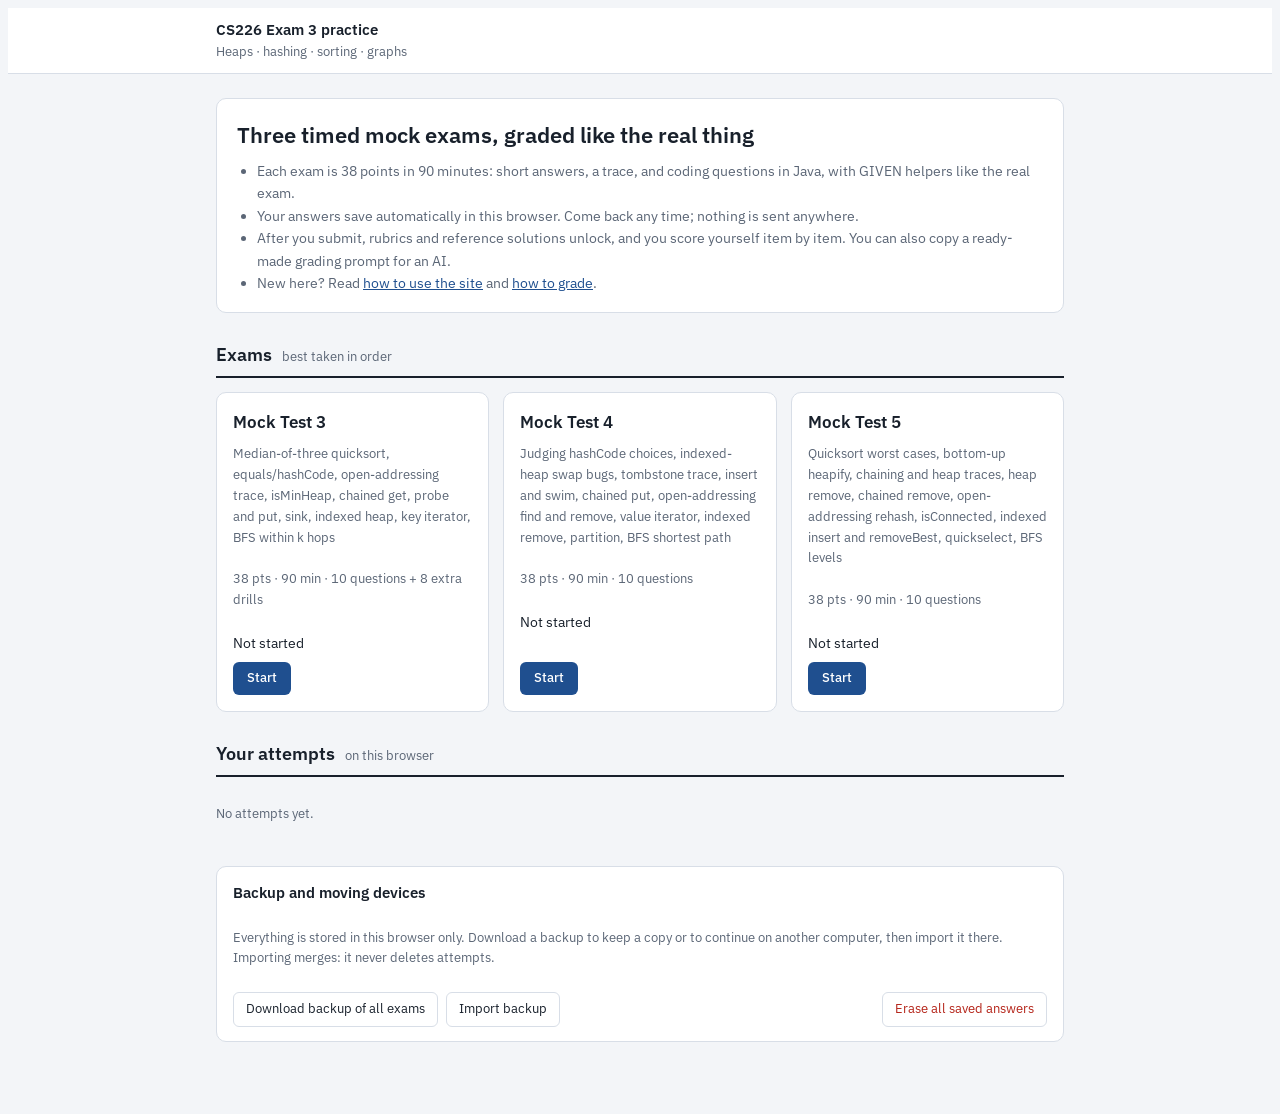
==== index.html @ ac4ab2b3 "Add CS226 Exam 3 practice site with three mock exams Static site with autosave, multiple attempts, b" ====
<!doctype html>
<html lang="en">
<head>
<meta charset="utf-8">
<meta name="viewport" content="width=device-width,initial-scale=1,viewport-fit=cover">
<title>CS226 Exam 3 Practice</title>
<link rel="icon" href="data:image/svg+xml,%3Csvg xmlns=%27http://www.w3.org/2000/svg%27 viewBox=%270 0 16 16%27%3E%3Crect width=%2716%27 height=%2716%27 rx=%273%27 fill=%27%231f4f8f%27/%3E%3C/svg%3E">
<link rel="preconnect" href="https://fonts.googleapis.com">
<link rel="preconnect" href="https://fonts.gstatic.com" crossorigin>
<link rel="stylesheet" href="https://fonts.googleapis.com/css2?family=IBM+Plex+Sans:wght@400;500;600&family=IBM+Plex+Mono:wght@400;500&display=swap">
<link rel="stylesheet" href="assets/site.css">
</head>
<body>
<div class="bar">
  <div class="bar-in">
    <div>
      <div class="bar-title">CS226 Exam 3 practice</div>
      <div class="bar-sub">Heaps · hashing · sorting · graphs</div>
    </div>
  </div>
</div>
<main class="wrap">
  <div class="banner err" id="storageBanner" hidden><span class="msg">This browser is blocking storage (for example a private window), so answers won't be kept after you close the tab. Open the site in a normal window.</span></div>

  <div class="cover">
    <h1>Three timed mock exams, graded like the real thing</h1>
    <ul>
      <li>Each exam is 38 points in 90 minutes: short answers, a trace, and coding questions in Java, with GIVEN helpers like the real exam.</li>
      <li>Your answers save automatically in this browser. Come back any time; nothing is sent anywhere.</li>
      <li>After you submit, rubrics and reference solutions unlock, and you score yourself item by item. You can also copy a ready-made grading prompt for an AI.</li>
      <li>New here? Read <a href="https://github.com/ramlukn/cs226-exam3-practice/blob/main/docs/using-the-site.md">how to use the site</a> and <a href="https://github.com/ramlukn/cs226-exam3-practice/blob/main/docs/grading.md">how to grade</a>.</li>
    </ul>
  </div>

  <section class="part" aria-labelledby="exH">
    <div class="part-h"><h2 id="exH">Exams</h2><span>best taken in order</span></div>
    <div class="cards" id="cards"></div>
  </section>

  <section class="part" aria-labelledby="hiH">
    <div class="part-h"><h2 id="hiH">Your attempts</h2><span>on this browser</span></div>
    <p class="small" id="historyEmpty">No attempts yet.</p>
    <table class="hist" id="historyTable" hidden>
      <thead><tr><th>Exam</th><th>#</th><th>Started</th><th>Time</th><th>Status</th><th>Self-score</th></tr></thead>
      <tbody id="history"></tbody>
    </table>
  </section>

  <div class="panel" aria-labelledby="bkH">
    <h2 id="bkH">Backup and moving devices</h2>
    <p class="small">Everything is stored in this browser only. Download a backup to keep a copy or to continue on another computer, then import it there. Importing merges: it never deletes attempts.</p>
    <div class="row">
      <button type="button" id="exportAllBtn">Download backup of all exams</button>
      <label class="file-btn"><button type="button" onclick="this.nextElementSibling.click()">Import backup</button><input type="file" id="importAllInput" accept="application/json,.json"></label>
      <span class="spacer"></span>
      <button type="button" id="resetAllBtn" class="danger">Erase all saved answers</button>
    </div>
  </div>
</main>
<div class="toast" id="toast" role="status" aria-live="polite" hidden></div>
<script type="application/json" id="site-spec">[{"id": "mock-3", "title": "Mock Test 3", "topics": "Median-of-three quicksort, equals/hashCode, open-addressing trace, isMinHeap, chained get, probe and put, sink, indexed heap, key iterator, BFS within k hops", "minutes": 90, "total": 38.0, "count": 10, "drills": 8, "questionIds": ["Q1", "Q2", "Q3", "Q4", "Q5", "Q6", "Q7", "Q8", "Q9", "Q10"]}, {"id": "mock-4", "title": "Mock Test 4", "topics": "Judging hashCode choices, indexed-heap swap bugs, tombstone trace, insert and swim, chained put, open-addressing find and remove, value iterator, indexed remove, partition, BFS shortest path", "minutes": 90, "total": 38.0, "count": 10, "drills": 0, "questionIds": ["Q1", "Q2", "Q3", "Q4", "Q5", "Q6", "Q7", "Q8", "Q9", "Q10"]}, {"id": "mock-5", "title": "Mock Test 5", "topics": "Quicksort worst cases, bottom-up heapify, chaining and heap traces, heap remove, chained remove, open-addressing rehash, isConnected, indexed insert and removeBest, quickselect, BFS levels", "minutes": 90, "total": 38.0, "count": 10, "drills": 0, "questionIds": ["Q1", "Q2", "Q3", "Q4", "Q5", "Q6", "Q7", "Q8", "Q9", "Q10"]}]</script>
<script src="assets/store.js"></script>
<script src="assets/home.js"></script>
</body>
</html>
---- assets/site.css ----
/* Layout: one exam column under a sticky proctor bar (timer, save state); parts stack as numbered sections, code answers get a gutter editor. */
:root{
  --bg:#f3f5f8; --paper:#ffffff; --ink:#18202b; --muted:#5b6676; --line:#d8dee7;
  --accent:#1f4f8f; --accent-soft:#e3ecf8; --warn:#9a5b00; --danger:#b42318; --ok:#1d7a46;
  --code-bg:#fbfcfe; --gutter:#8a95a5;
  --sans:"IBM Plex Sans",system-ui,-apple-system,"Segoe UI",sans-serif;
  --mono:"IBM Plex Mono",ui-monospace,SFMono-Regular,Menlo,monospace;
}
@media (prefers-color-scheme: dark){:root:not([data-theme="light"]){
  --bg:#11161d; --paper:#18202a; --ink:#e6ebf2; --muted:#9aa6b6; --line:#2b3542;
  --accent:#7fb0f0; --accent-soft:#1d2d44; --warn:#e2a54a; --danger:#f2867a; --ok:#6fcf97;
  --code-bg:#141b24; --gutter:#5f6b7b; color-scheme:dark}}
:root[data-theme="dark"]{
  --bg:#11161d; --paper:#18202a; --ink:#e6ebf2; --muted:#9aa6b6; --line:#2b3542;
  --accent:#7fb0f0; --accent-soft:#1d2d44; --warn:#e2a54a; --danger:#f2867a; --ok:#6fcf97;
  --code-bg:#141b24; --gutter:#5f6b7b; color-scheme:dark}
*{box-sizing:border-box}
body{background:var(--bg);color:var(--ink);font-family:var(--sans);font-size:15px;line-height:1.6}
body::before{content:"";position:fixed;inset:0 0 auto;height:env(safe-area-inset-top,0px);z-index:10;background:var(--paper)}
.bar{position:sticky;top:env(safe-area-inset-top,0px);z-index:5;background:var(--paper);border-bottom:1px solid var(--line)}
.bar-in,.wrap{max-width:880px;margin:0 auto;padding-left:max(16px,env(safe-area-inset-left,0px));padding-right:max(16px,env(safe-area-inset-right,0px))}
.bar-in{display:flex;flex-wrap:wrap;align-items:center;gap:8px 16px;padding-block:10px}
.bar-title{font-weight:600;font-size:15px}
.bar-sub{color:var(--muted);font-size:13px}
.spacer{flex:1}
.timer{font-family:var(--mono);font-weight:500;font-size:18px;font-variant-numeric:tabular-nums}
.timer.warn{color:var(--warn)} .timer.over{color:var(--danger)}
.status{font-size:13px;color:var(--muted);min-width:9em}
.status.err{color:var(--danger)} .status.ok{color:var(--ok)}
button{font:inherit;font-size:13px;padding:6px 12px;border-radius:6px;border:1px solid var(--line);background:var(--paper);color:var(--ink);cursor:pointer}
button:hover{border-color:var(--muted)}
button:focus-visible,textarea:focus-visible{outline:2px solid var(--accent);outline-offset:2px}
button.primary{background:var(--accent);border-color:var(--accent);color:var(--paper);font-weight:500}
.wrap{padding-block:24px 64px;display:flex;flex-direction:column;gap:28px}
.cover{background:var(--paper);border:1px solid var(--line);border-radius:10px;padding:18px 20px;display:flex;flex-direction:column;gap:8px}
.cover h1{font-size:22px;margin:0;font-weight:600;text-wrap:balance}
.cover ul{margin:0;padding-left:20px;color:var(--muted);font-size:14px}
.rubric{display:flex;flex-wrap:wrap;gap:8px;margin-top:4px}
.chip{font-size:12px;letter-spacing:.02em;padding:3px 10px;border-radius:999px;background:var(--accent-soft);color:var(--accent);font-weight:500}
section.part{display:flex;flex-direction:column;gap:14px}
.part-h{display:flex;align-items:baseline;gap:10px;border-bottom:2px solid var(--ink);padding-bottom:6px}
.part-h h2{font-size:18px;margin:0;font-weight:600}
.part-h span{color:var(--muted);font-size:13px}
.q{background:var(--paper);border:1px solid var(--line);border-radius:10px;padding:14px 16px;display:flex;flex-direction:column;gap:10px;min-width:0}
.q-h{display:flex;align-items:baseline;gap:10px}
.q-id{font-family:var(--mono);font-weight:500;font-size:13px;color:var(--accent)}
.q-pts{margin-left:auto;font-size:12px;color:var(--muted);white-space:nowrap}
.q p{margin:0}
.q code,.q kbd{font-family:var(--mono);font-size:13px;background:var(--accent-soft);padding:0 4px;border-radius:4px}
pre.show{margin:0;font-family:var(--mono);font-size:13px;line-height:1.5;background:var(--code-bg);border:1px solid var(--line);border-radius:6px;padding:10px 12px;overflow-x:auto}
textarea.ans{width:100%;min-height:64px;resize:vertical;font:inherit;font-size:14px;line-height:1.5;padding:8px 10px;border:1px solid var(--line);border-radius:6px;background:var(--code-bg);color:var(--ink);overflow:hidden}
.ed{display:flex;border:1px solid var(--line);border-radius:6px;background:var(--code-bg);overflow:hidden;min-width:0}
.ln{padding:8px 8px 8px 6px;text-align:right;color:var(--gutter);user-select:none;min-width:36px;white-space:pre;border-right:1px solid var(--line);font-family:var(--mono);font-size:13px;line-height:20px;font-variant-numeric:tabular-nums}
textarea.code{flex:1;min-width:0;border:none;outline:none;resize:none;padding:8px 10px;font-family:var(--mono);font-size:13px;line-height:20px;background:transparent;color:var(--ink);white-space:pre;overflow-x:auto;overflow-y:hidden;tab-size:2}
.ed:focus-within{outline:2px solid var(--accent);outline-offset:2px}
.ed-foot{display:flex;gap:10px;align-items:center;font-size:12px;color:var(--muted)}
.submit{background:var(--paper);border:1px solid var(--line);border-radius:10px;padding:16px 18px;display:flex;flex-direction:column;gap:10px}
.row{display:flex;flex-wrap:wrap;gap:8px;align-items:center}
.note{font-size:14px;color:var(--muted);margin:0}
.done{border-color:var(--ok)}
#copyBox{width:100%;min-height:120px;font-family:var(--mono);font-size:12px}
@media (prefers-reduced-motion: reduce){*{transition:none!important}}

/* Rubrics and self-scoring */
.lock{font-size:13px;color:var(--muted);margin:0}
.rub{border-top:1px dashed var(--line);padding-top:8px}
.rub summary{cursor:pointer;font-size:13px;font-weight:500;color:var(--accent)}
.rub-h{font-size:13px;color:var(--muted);margin:8px 0 4px!important}
.items{list-style:none;margin:0 0 10px;padding:0;display:flex;flex-direction:column;gap:4px;font-size:14px}
.items li{display:grid;grid-template-columns:3.6em 1fr;gap:8px}
.items li b{font-family:var(--mono);font-weight:500;font-size:13px;color:var(--ok);text-align:right}
.items li.pen b{color:var(--danger)}
.items li.alt{display:block;font-weight:600;font-size:13px;color:var(--muted);margin-top:4px}
.refsol{display:flex;flex-direction:column;gap:8px;font-size:14px}
.refsol p{margin:0}
.score{display:flex;align-items:center;gap:6px;font-size:13px;color:var(--muted);margin-top:10px}
.score[hidden]{display:none}
.score input{width:5.5em;font:inherit;font-family:var(--mono);padding:3px 6px;border:1px solid var(--line);border-radius:6px;background:var(--code-bg);color:var(--ink)}
.q ul,.q ol{margin:0;padding-left:20px}
.tally{font-family:var(--mono);font-size:15px;color:var(--ink);margin:0}
.tally b{color:var(--accent)}
.drill-intro{margin:0;color:var(--muted);font-size:14px}

/* Attempts, saving and backups */
a{color:var(--accent)}
.bar-title a{color:inherit;text-decoration:none}
.bar-title a:hover{text-decoration:underline}
.panel{background:var(--paper);border:1px solid var(--line);border-radius:10px;padding:14px 16px;display:flex;flex-direction:column;gap:10px}
.panel h2{font-size:15px;margin:0;font-weight:600}
.attempt-row{display:flex;flex-wrap:wrap;align-items:center;gap:8px 12px}
.attempt-row select{font:inherit;font-size:13px;padding:5px 8px;border-radius:6px;border:1px solid var(--line);background:var(--paper);color:var(--ink);max-width:100%}
.banner{border:1px solid var(--warn);background:var(--paper);color:var(--ink);border-radius:10px;padding:10px 14px;font-size:14px;display:flex;flex-wrap:wrap;gap:8px 12px;align-items:center}
.banner.err{border-color:var(--danger)}
.banner[hidden]{display:none}
.danger{color:var(--danger)}
button.danger:hover{border-color:var(--danger)}
.file-btn input{display:none}
.small{font-size:13px;color:var(--muted)}
.toast{position:fixed;left:50%;bottom:20px;transform:translateX(-50%);background:var(--ink);color:var(--paper);padding:8px 14px;border-radius:8px;font-size:13px;z-index:20;max-width:calc(100% - 32px)}
.toast[hidden]{display:none}

/* Home page */
.cards{display:grid;grid-template-columns:repeat(auto-fill,minmax(250px,1fr));gap:14px}
.card{background:var(--paper);border:1px solid var(--line);border-radius:10px;padding:16px;display:flex;flex-direction:column;gap:8px}
.card h2{font-size:17px;margin:0;font-weight:600}
.card .topics{font-size:13px;color:var(--muted);margin:0}
.card .state{font-size:14px;margin:0}
.card .state b{font-family:var(--mono);font-weight:500}
.card a.open{align-self:flex-start;background:var(--accent);color:var(--paper);text-decoration:none;font-size:13px;font-weight:500;padding:6px 14px;border-radius:6px;margin-top:auto}
.hist{width:100%;border-collapse:collapse;font-size:13px}
.hist th,.hist td{text-align:left;padding:4px 8px 4px 0;border-bottom:1px solid var(--line)}
.hist th{color:var(--muted);font-weight:500}
.hist td.num{font-family:var(--mono)}
.prose{font-size:14px;color:var(--ink)}
.prose p{margin:0 0 8px}
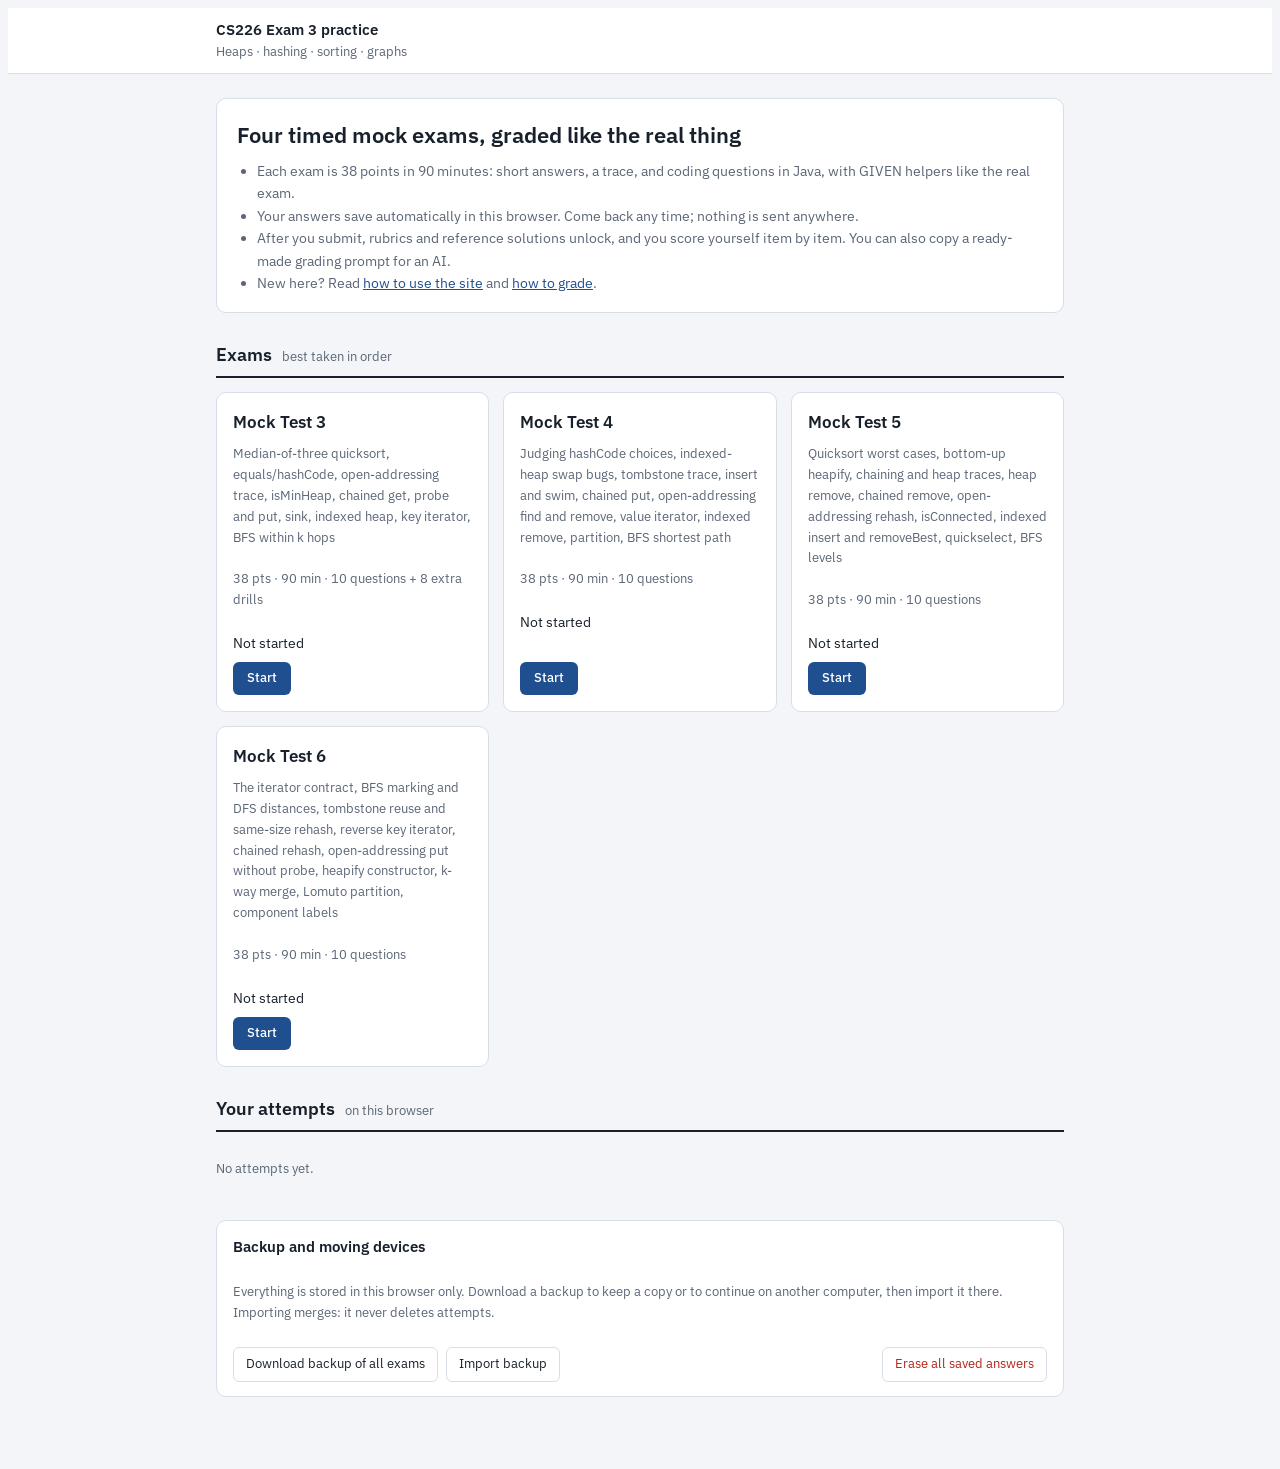
==== commit 5796850c: "Add Mock Test 6 Iterators, BFS marking and DFS distances, tombstone reuse with a same-size rehash, r" ====
--- a/index.html
+++ b/index.html
@@ -23,7 +23,7 @@
   <div class="banner err" id="storageBanner" hidden><span class="msg">This browser is blocking storage (for example a private window), so answers won't be kept after you close the tab. Open the site in a normal window.</span></div>
 
   <div class="cover">
-    <h1>Three timed mock exams, graded like the real thing</h1>
+    <h1>Four timed mock exams, graded like the real thing</h1>
     <ul>
       <li>Each exam is 38 points in 90 minutes: short answers, a trace, and coding questions in Java, with GIVEN helpers like the real exam.</li>
       <li>Your answers save automatically in this browser. Come back any time; nothing is sent anywhere.</li>
@@ -58,7 +58,7 @@
   </div>
 </main>
 <div class="toast" id="toast" role="status" aria-live="polite" hidden></div>
-<script type="application/json" id="site-spec">[{"id": "mock-3", "title": "Mock Test 3", "topics": "Median-of-three quicksort, equals/hashCode, open-addressing trace, isMinHeap, chained get, probe and put, sink, indexed heap, key iterator, BFS within k hops", "minutes": 90, "total": 38.0, "count": 10, "drills": 8, "questionIds": ["Q1", "Q2", "Q3", "Q4", "Q5", "Q6", "Q7", "Q8", "Q9", "Q10"]}, {"id": "mock-4", "title": "Mock Test 4", "topics": "Judging hashCode choices, indexed-heap swap bugs, tombstone trace, insert and swim, chained put, open-addressing find and remove, value iterator, indexed remove, partition, BFS shortest path", "minutes": 90, "total": 38.0, "count": 10, "drills": 0, "questionIds": ["Q1", "Q2", "Q3", "Q4", "Q5", "Q6", "Q7", "Q8", "Q9", "Q10"]}, {"id": "mock-5", "title": "Mock Test 5", "topics": "Quicksort worst cases, bottom-up heapify, chaining and heap traces, heap remove, chained remove, open-addressing rehash, isConnected, indexed insert and removeBest, quickselect, BFS levels", "minutes": 90, "total": 38.0, "count": 10, "drills": 0, "questionIds": ["Q1", "Q2", "Q3", "Q4", "Q5", "Q6", "Q7", "Q8", "Q9", "Q10"]}]</script>
+<script type="application/json" id="site-spec">[{"id": "mock-3", "title": "Mock Test 3", "topics": "Median-of-three quicksort, equals/hashCode, open-addressing trace, isMinHeap, chained get, probe and put, sink, indexed heap, key iterator, BFS within k hops", "minutes": 90, "total": 38.0, "count": 10, "drills": 8, "questionIds": ["Q1", "Q2", "Q3", "Q4", "Q5", "Q6", "Q7", "Q8", "Q9", "Q10"]}, {"id": "mock-4", "title": "Mock Test 4", "topics": "Judging hashCode choices, indexed-heap swap bugs, tombstone trace, insert and swim, chained put, open-addressing find and remove, value iterator, indexed remove, partition, BFS shortest path", "minutes": 90, "total": 38.0, "count": 10, "drills": 0, "questionIds": ["Q1", "Q2", "Q3", "Q4", "Q5", "Q6", "Q7", "Q8", "Q9", "Q10"]}, {"id": "mock-5", "title": "Mock Test 5", "topics": "Quicksort worst cases, bottom-up heapify, chaining and heap traces, heap remove, chained remove, open-addressing rehash, isConnected, indexed insert and removeBest, quickselect, BFS levels", "minutes": 90, "total": 38.0, "count": 10, "drills": 0, "questionIds": ["Q1", "Q2", "Q3", "Q4", "Q5", "Q6", "Q7", "Q8", "Q9", "Q10"]}, {"id": "mock-6", "title": "Mock Test 6", "topics": "The iterator contract, BFS marking and DFS distances, tombstone reuse and same-size rehash, reverse key iterator, chained rehash, open-addressing put without probe, heapify constructor, k-way merge, Lomuto partition, component labels", "minutes": 90, "total": 38.0, "count": 10, "drills": 0, "questionIds": ["Q1", "Q2", "Q3", "Q4", "Q5", "Q6", "Q7", "Q8", "Q9", "Q10"]}]</script>
 <script src="assets/store.js"></script>
 <script src="assets/home.js"></script>
 </body>
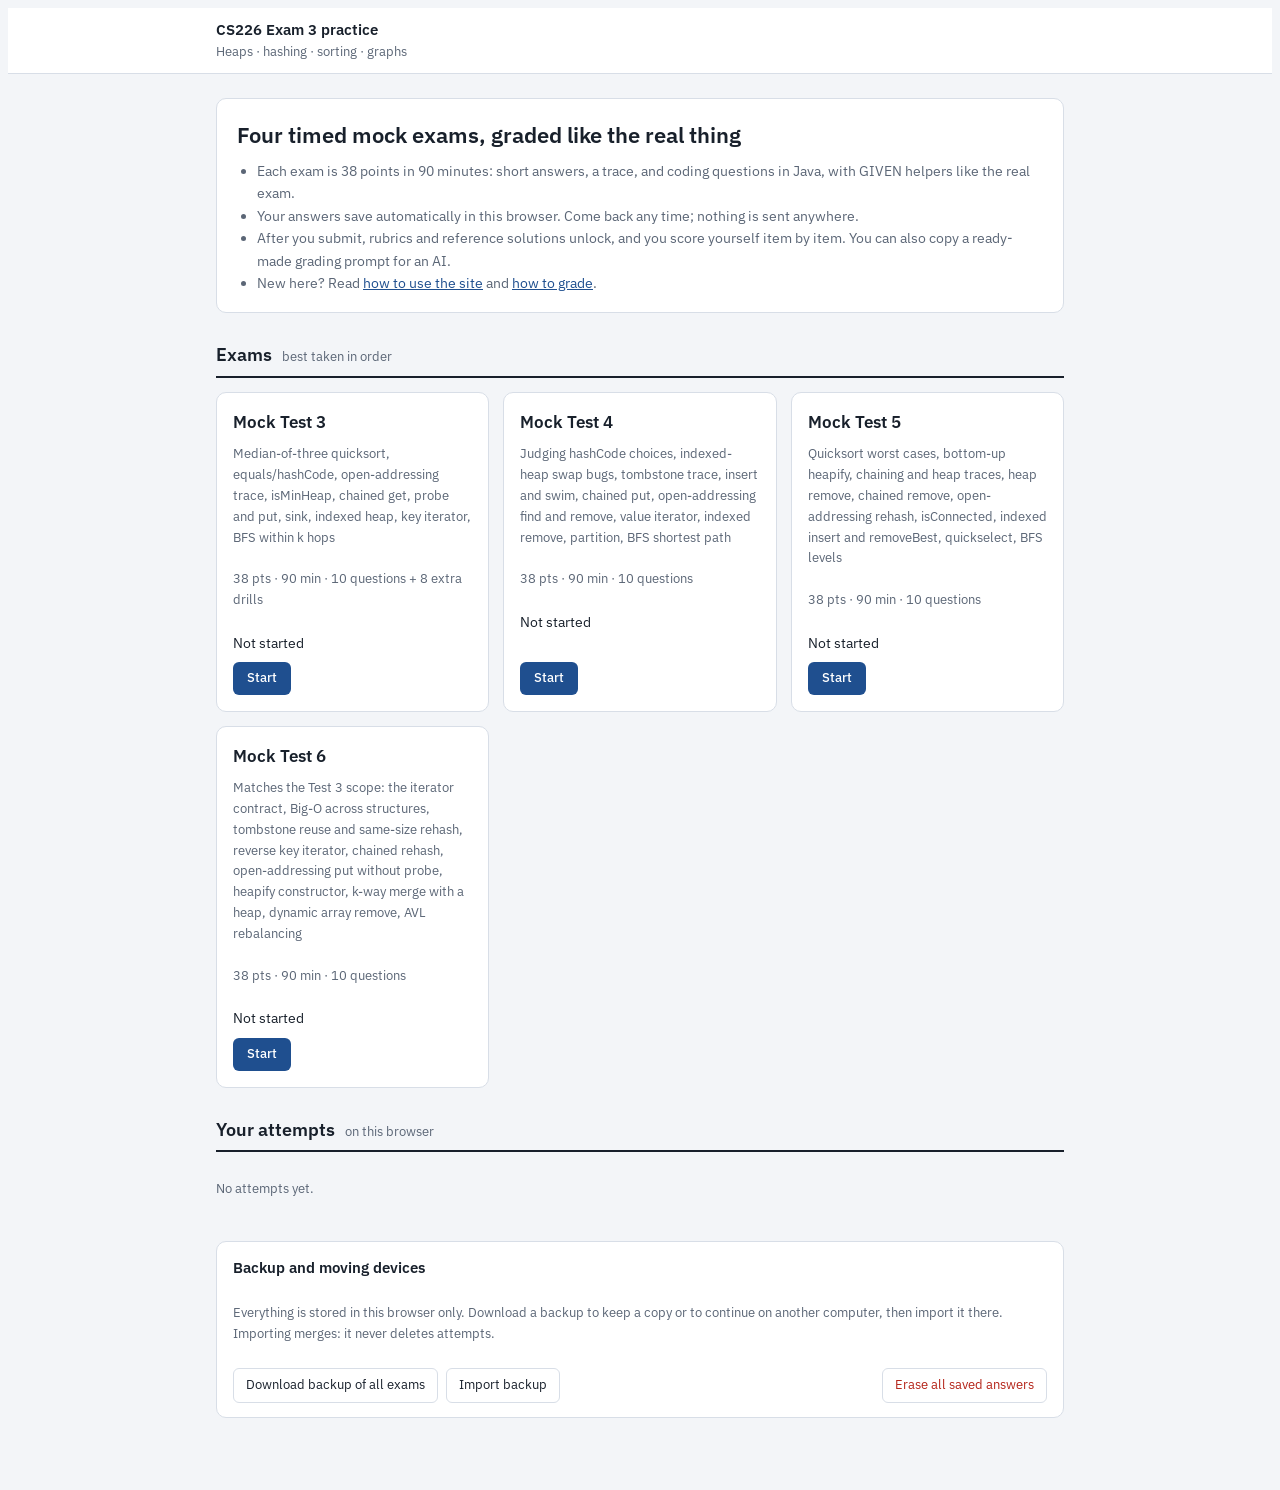
==== commit a7113fd9: "Align Mock Test 6 with the announced Test 3 scope Test 3 covers Dynamic Array through Open Addressin" ====
--- a/index.html
+++ b/index.html
@@ -58,7 +58,7 @@
   </div>
 </main>
 <div class="toast" id="toast" role="status" aria-live="polite" hidden></div>
-<script type="application/json" id="site-spec">[{"id": "mock-3", "title": "Mock Test 3", "topics": "Median-of-three quicksort, equals/hashCode, open-addressing trace, isMinHeap, chained get, probe and put, sink, indexed heap, key iterator, BFS within k hops", "minutes": 90, "total": 38.0, "count": 10, "drills": 8, "questionIds": ["Q1", "Q2", "Q3", "Q4", "Q5", "Q6", "Q7", "Q8", "Q9", "Q10"]}, {"id": "mock-4", "title": "Mock Test 4", "topics": "Judging hashCode choices, indexed-heap swap bugs, tombstone trace, insert and swim, chained put, open-addressing find and remove, value iterator, indexed remove, partition, BFS shortest path", "minutes": 90, "total": 38.0, "count": 10, "drills": 0, "questionIds": ["Q1", "Q2", "Q3", "Q4", "Q5", "Q6", "Q7", "Q8", "Q9", "Q10"]}, {"id": "mock-5", "title": "Mock Test 5", "topics": "Quicksort worst cases, bottom-up heapify, chaining and heap traces, heap remove, chained remove, open-addressing rehash, isConnected, indexed insert and removeBest, quickselect, BFS levels", "minutes": 90, "total": 38.0, "count": 10, "drills": 0, "questionIds": ["Q1", "Q2", "Q3", "Q4", "Q5", "Q6", "Q7", "Q8", "Q9", "Q10"]}, {"id": "mock-6", "title": "Mock Test 6", "topics": "The iterator contract, BFS marking and DFS distances, tombstone reuse and same-size rehash, reverse key iterator, chained rehash, open-addressing put without probe, heapify constructor, k-way merge, Lomuto partition, component labels", "minutes": 90, "total": 38.0, "count": 10, "drills": 0, "questionIds": ["Q1", "Q2", "Q3", "Q4", "Q5", "Q6", "Q7", "Q8", "Q9", "Q10"]}]</script>
+<script type="application/json" id="site-spec">[{"id": "mock-3", "title": "Mock Test 3", "topics": "Median-of-three quicksort, equals/hashCode, open-addressing trace, isMinHeap, chained get, probe and put, sink, indexed heap, key iterator, BFS within k hops", "minutes": 90, "total": 38.0, "count": 10, "drills": 8, "questionIds": ["Q1", "Q2", "Q3", "Q4", "Q5", "Q6", "Q7", "Q8", "Q9", "Q10"]}, {"id": "mock-4", "title": "Mock Test 4", "topics": "Judging hashCode choices, indexed-heap swap bugs, tombstone trace, insert and swim, chained put, open-addressing find and remove, value iterator, indexed remove, partition, BFS shortest path", "minutes": 90, "total": 38.0, "count": 10, "drills": 0, "questionIds": ["Q1", "Q2", "Q3", "Q4", "Q5", "Q6", "Q7", "Q8", "Q9", "Q10"]}, {"id": "mock-5", "title": "Mock Test 5", "topics": "Quicksort worst cases, bottom-up heapify, chaining and heap traces, heap remove, chained remove, open-addressing rehash, isConnected, indexed insert and removeBest, quickselect, BFS levels", "minutes": 90, "total": 38.0, "count": 10, "drills": 0, "questionIds": ["Q1", "Q2", "Q3", "Q4", "Q5", "Q6", "Q7", "Q8", "Q9", "Q10"]}, {"id": "mock-6", "title": "Mock Test 6", "topics": "Matches the Test 3 scope: the iterator contract, Big-O across structures, tombstone reuse and same-size rehash, reverse key iterator, chained rehash, open-addressing put without probe, heapify constructor, k-way merge with a heap, dynamic array remove, AVL rebalancing", "minutes": 90, "total": 38.0, "count": 10, "drills": 0, "questionIds": ["Q1", "Q2", "Q3", "Q4", "Q5", "Q6", "Q7", "Q8", "Q9", "Q10"]}]</script>
 <script src="assets/store.js"></script>
 <script src="assets/home.js"></script>
 </body>
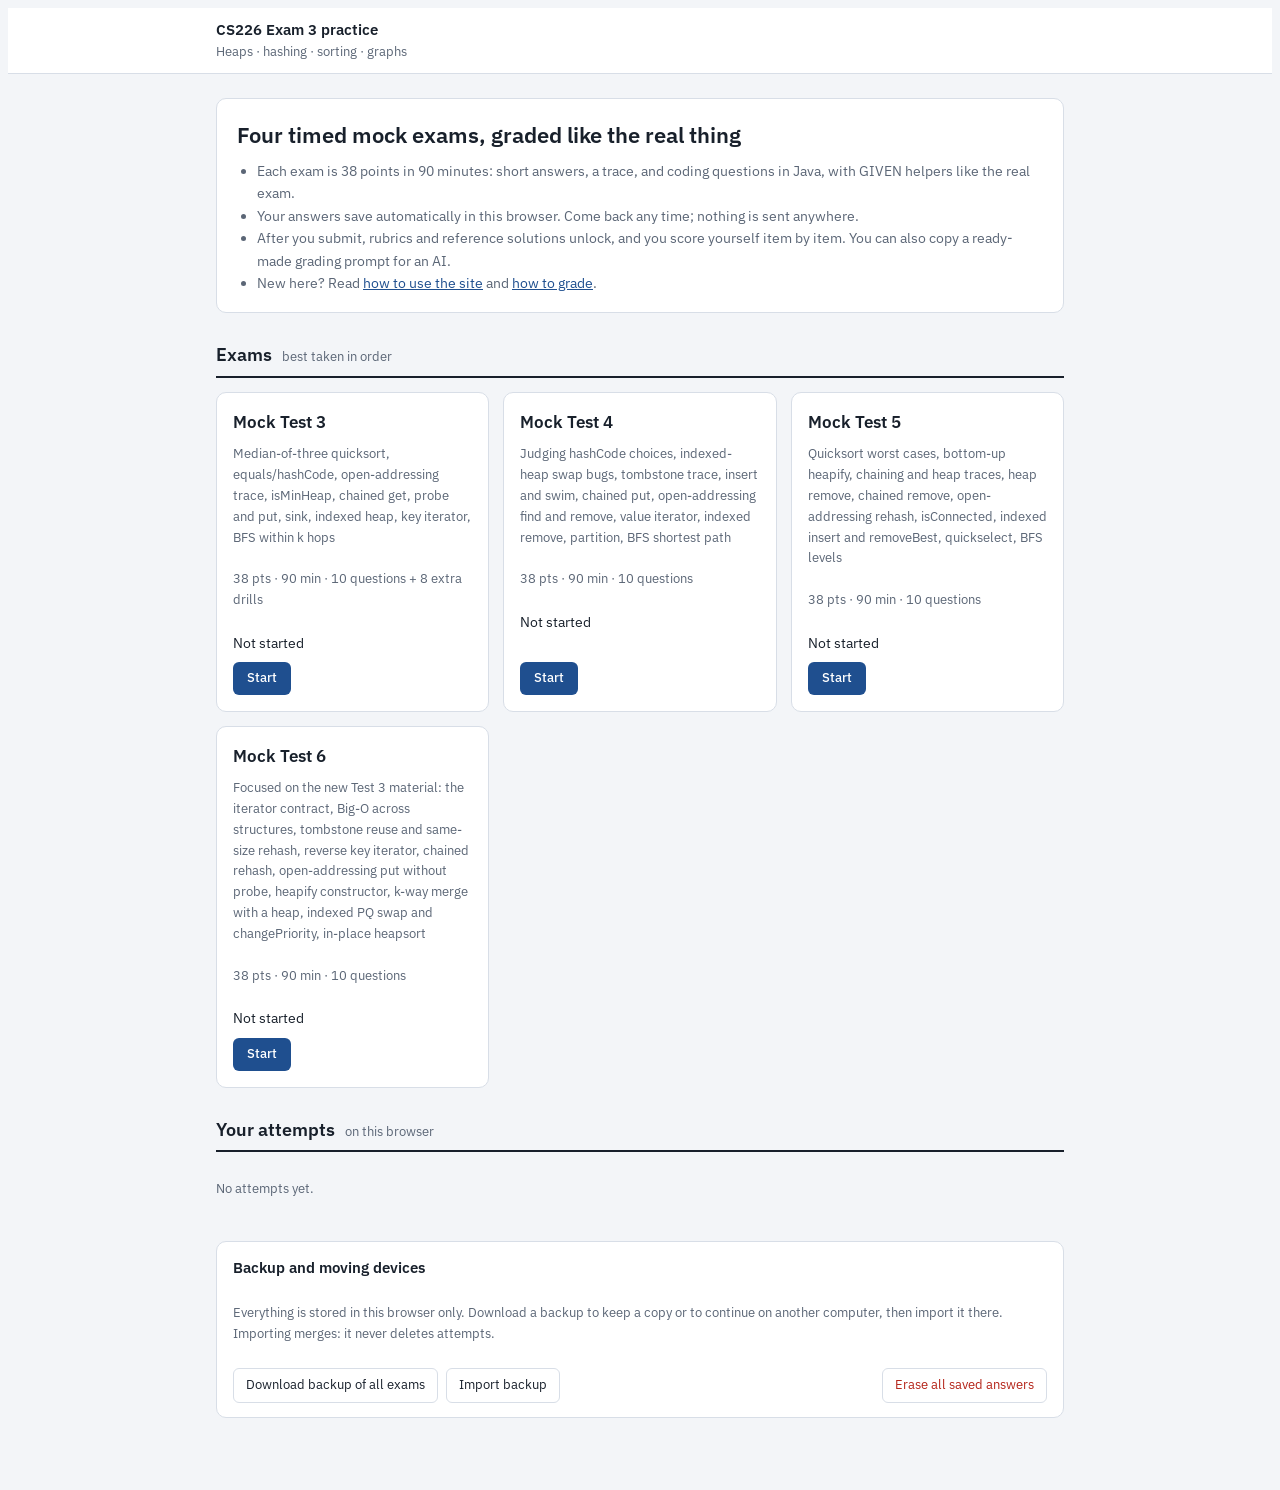
==== commit 8bc701cc: "Mock Test 6: replace dynamic array and AVL questions with indexed PQ and heapsort Co-Authored-By: Cl" ====
--- a/index.html
+++ b/index.html
@@ -58,7 +58,7 @@
   </div>
 </main>
 <div class="toast" id="toast" role="status" aria-live="polite" hidden></div>
-<script type="application/json" id="site-spec">[{"id": "mock-3", "title": "Mock Test 3", "topics": "Median-of-three quicksort, equals/hashCode, open-addressing trace, isMinHeap, chained get, probe and put, sink, indexed heap, key iterator, BFS within k hops", "minutes": 90, "total": 38.0, "count": 10, "drills": 8, "questionIds": ["Q1", "Q2", "Q3", "Q4", "Q5", "Q6", "Q7", "Q8", "Q9", "Q10"]}, {"id": "mock-4", "title": "Mock Test 4", "topics": "Judging hashCode choices, indexed-heap swap bugs, tombstone trace, insert and swim, chained put, open-addressing find and remove, value iterator, indexed remove, partition, BFS shortest path", "minutes": 90, "total": 38.0, "count": 10, "drills": 0, "questionIds": ["Q1", "Q2", "Q3", "Q4", "Q5", "Q6", "Q7", "Q8", "Q9", "Q10"]}, {"id": "mock-5", "title": "Mock Test 5", "topics": "Quicksort worst cases, bottom-up heapify, chaining and heap traces, heap remove, chained remove, open-addressing rehash, isConnected, indexed insert and removeBest, quickselect, BFS levels", "minutes": 90, "total": 38.0, "count": 10, "drills": 0, "questionIds": ["Q1", "Q2", "Q3", "Q4", "Q5", "Q6", "Q7", "Q8", "Q9", "Q10"]}, {"id": "mock-6", "title": "Mock Test 6", "topics": "Matches the Test 3 scope: the iterator contract, Big-O across structures, tombstone reuse and same-size rehash, reverse key iterator, chained rehash, open-addressing put without probe, heapify constructor, k-way merge with a heap, dynamic array remove, AVL rebalancing", "minutes": 90, "total": 38.0, "count": 10, "drills": 0, "questionIds": ["Q1", "Q2", "Q3", "Q4", "Q5", "Q6", "Q7", "Q8", "Q9", "Q10"]}]</script>
+<script type="application/json" id="site-spec">[{"id": "mock-3", "title": "Mock Test 3", "topics": "Median-of-three quicksort, equals/hashCode, open-addressing trace, isMinHeap, chained get, probe and put, sink, indexed heap, key iterator, BFS within k hops", "minutes": 90, "total": 38.0, "count": 10, "drills": 8, "questionIds": ["Q1", "Q2", "Q3", "Q4", "Q5", "Q6", "Q7", "Q8", "Q9", "Q10"]}, {"id": "mock-4", "title": "Mock Test 4", "topics": "Judging hashCode choices, indexed-heap swap bugs, tombstone trace, insert and swim, chained put, open-addressing find and remove, value iterator, indexed remove, partition, BFS shortest path", "minutes": 90, "total": 38.0, "count": 10, "drills": 0, "questionIds": ["Q1", "Q2", "Q3", "Q4", "Q5", "Q6", "Q7", "Q8", "Q9", "Q10"]}, {"id": "mock-5", "title": "Mock Test 5", "topics": "Quicksort worst cases, bottom-up heapify, chaining and heap traces, heap remove, chained remove, open-addressing rehash, isConnected, indexed insert and removeBest, quickselect, BFS levels", "minutes": 90, "total": 38.0, "count": 10, "drills": 0, "questionIds": ["Q1", "Q2", "Q3", "Q4", "Q5", "Q6", "Q7", "Q8", "Q9", "Q10"]}, {"id": "mock-6", "title": "Mock Test 6", "topics": "Focused on the new Test 3 material: the iterator contract, Big-O across structures, tombstone reuse and same-size rehash, reverse key iterator, chained rehash, open-addressing put without probe, heapify constructor, k-way merge with a heap, indexed PQ swap and changePriority, in-place heapsort", "minutes": 90, "total": 38.0, "count": 10, "drills": 0, "questionIds": ["Q1", "Q2", "Q3", "Q4", "Q5", "Q6", "Q7", "Q8", "Q9", "Q10"]}]</script>
 <script src="assets/store.js"></script>
 <script src="assets/home.js"></script>
 </body>
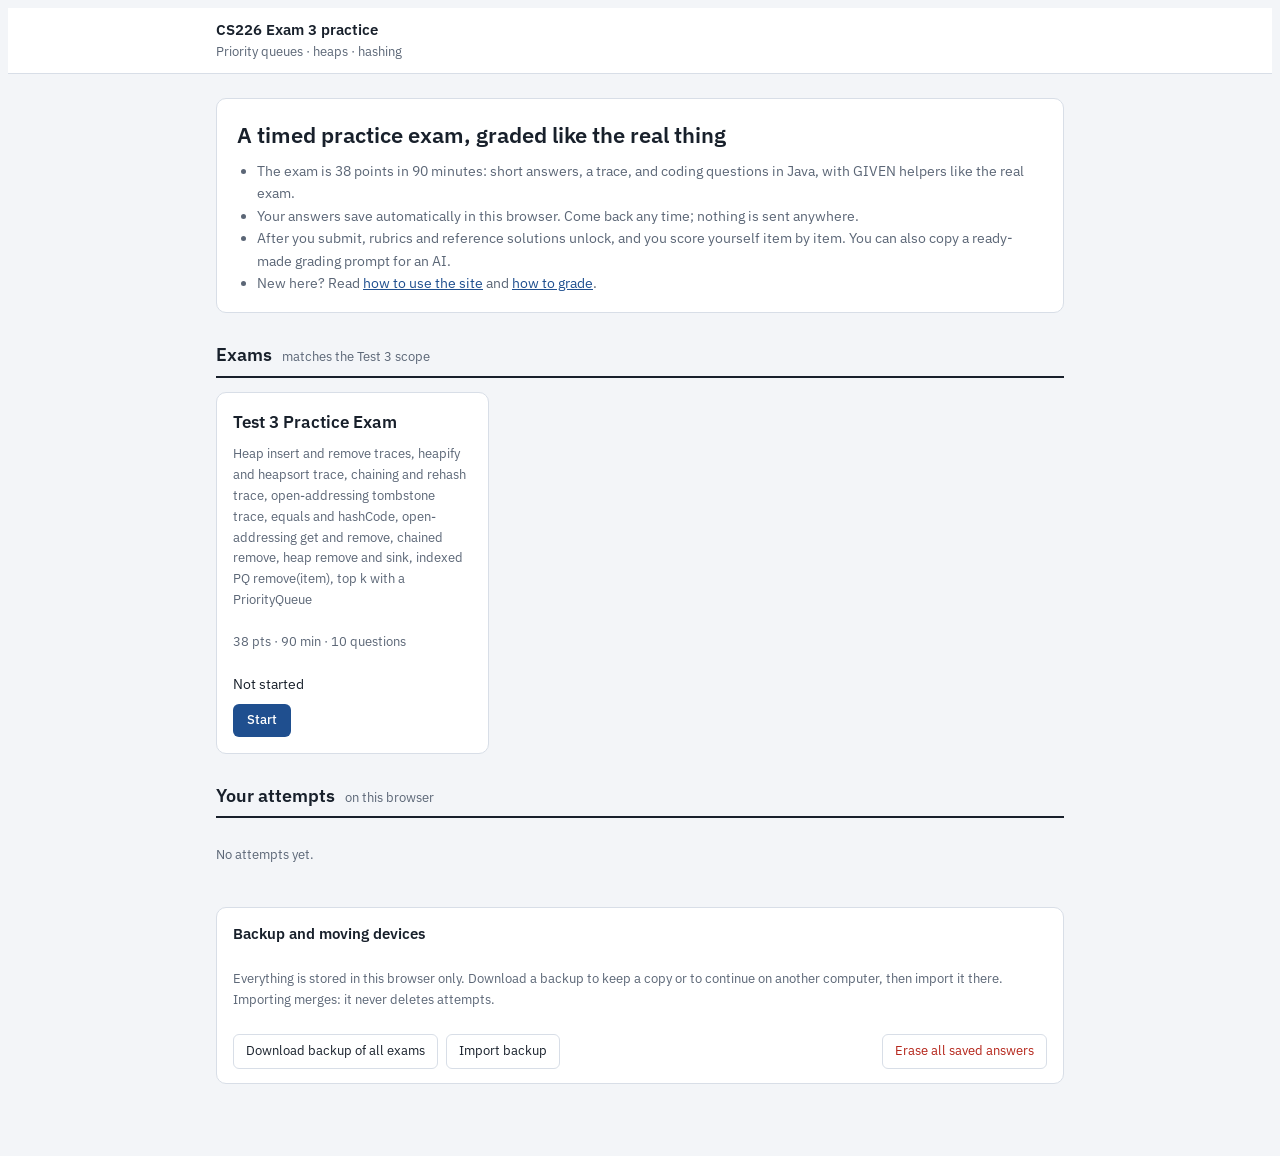
==== commit 7c74365a: "Replace Mocks 3-6 with one Test 3 practice exam on PQs, heaps and hashing Co-Authored-By: Claude Opu" ====
--- a/index.html
+++ b/index.html
@@ -15,7 +15,7 @@
   <div class="bar-in">
     <div>
       <div class="bar-title">CS226 Exam 3 practice</div>
-      <div class="bar-sub">Heaps · hashing · sorting · graphs</div>
+      <div class="bar-sub">Priority queues · heaps · hashing</div>
     </div>
   </div>
 </div>
@@ -23,9 +23,9 @@
   <div class="banner err" id="storageBanner" hidden><span class="msg">This browser is blocking storage (for example a private window), so answers won't be kept after you close the tab. Open the site in a normal window.</span></div>
 
   <div class="cover">
-    <h1>Four timed mock exams, graded like the real thing</h1>
+    <h1>A timed practice exam, graded like the real thing</h1>
     <ul>
-      <li>Each exam is 38 points in 90 minutes: short answers, a trace, and coding questions in Java, with GIVEN helpers like the real exam.</li>
+      <li>The exam is 38 points in 90 minutes: short answers, a trace, and coding questions in Java, with GIVEN helpers like the real exam.</li>
       <li>Your answers save automatically in this browser. Come back any time; nothing is sent anywhere.</li>
       <li>After you submit, rubrics and reference solutions unlock, and you score yourself item by item. You can also copy a ready-made grading prompt for an AI.</li>
       <li>New here? Read <a href="https://github.com/ramlukn/cs226-exam3-practice/blob/main/docs/using-the-site.md">how to use the site</a> and <a href="https://github.com/ramlukn/cs226-exam3-practice/blob/main/docs/grading.md">how to grade</a>.</li>
@@ -33,7 +33,7 @@
   </div>
 
   <section class="part" aria-labelledby="exH">
-    <div class="part-h"><h2 id="exH">Exams</h2><span>best taken in order</span></div>
+    <div class="part-h"><h2 id="exH">Exams</h2><span>matches the Test 3 scope</span></div>
     <div class="cards" id="cards"></div>
   </section>
 
@@ -58,7 +58,7 @@
   </div>
 </main>
 <div class="toast" id="toast" role="status" aria-live="polite" hidden></div>
-<script type="application/json" id="site-spec">[{"id": "mock-3", "title": "Mock Test 3", "topics": "Median-of-three quicksort, equals/hashCode, open-addressing trace, isMinHeap, chained get, probe and put, sink, indexed heap, key iterator, BFS within k hops", "minutes": 90, "total": 38.0, "count": 10, "drills": 8, "questionIds": ["Q1", "Q2", "Q3", "Q4", "Q5", "Q6", "Q7", "Q8", "Q9", "Q10"]}, {"id": "mock-4", "title": "Mock Test 4", "topics": "Judging hashCode choices, indexed-heap swap bugs, tombstone trace, insert and swim, chained put, open-addressing find and remove, value iterator, indexed remove, partition, BFS shortest path", "minutes": 90, "total": 38.0, "count": 10, "drills": 0, "questionIds": ["Q1", "Q2", "Q3", "Q4", "Q5", "Q6", "Q7", "Q8", "Q9", "Q10"]}, {"id": "mock-5", "title": "Mock Test 5", "topics": "Quicksort worst cases, bottom-up heapify, chaining and heap traces, heap remove, chained remove, open-addressing rehash, isConnected, indexed insert and removeBest, quickselect, BFS levels", "minutes": 90, "total": 38.0, "count": 10, "drills": 0, "questionIds": ["Q1", "Q2", "Q3", "Q4", "Q5", "Q6", "Q7", "Q8", "Q9", "Q10"]}, {"id": "mock-6", "title": "Mock Test 6", "topics": "Focused on the new Test 3 material: the iterator contract, Big-O across structures, tombstone reuse and same-size rehash, reverse key iterator, chained rehash, open-addressing put without probe, heapify constructor, k-way merge with a heap, indexed PQ swap and changePriority, in-place heapsort", "minutes": 90, "total": 38.0, "count": 10, "drills": 0, "questionIds": ["Q1", "Q2", "Q3", "Q4", "Q5", "Q6", "Q7", "Q8", "Q9", "Q10"]}]</script>
+<script type="application/json" id="site-spec">[{"id": "test3", "title": "Test 3 Practice Exam", "topics": "Heap insert and remove traces, heapify and heapsort trace, chaining and rehash trace, open-addressing tombstone trace, equals and hashCode, open-addressing get and remove, chained remove, heap remove and sink, indexed PQ remove(item), top k with a PriorityQueue", "minutes": 90, "total": 38, "count": 10, "drills": 0, "questionIds": ["Q1", "Q2", "Q3", "Q4", "Q5", "Q6", "Q7", "Q8", "Q9", "Q10"]}]</script>
 <script src="assets/store.js"></script>
 <script src="assets/home.js"></script>
 </body>
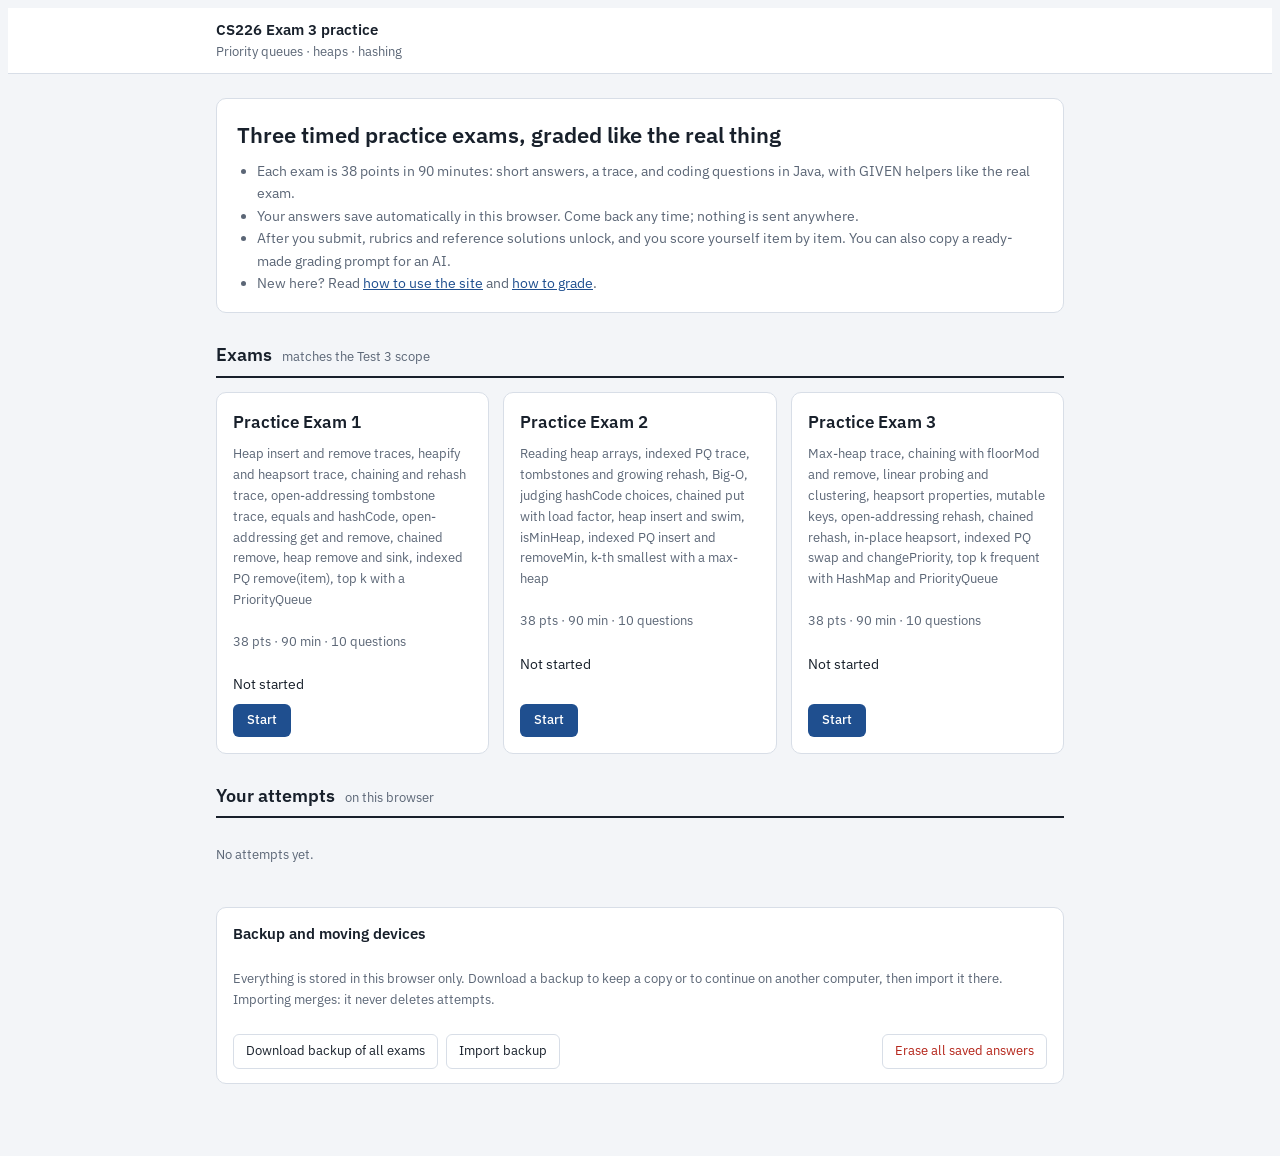
==== commit 47673c47: "Add Practice Exams 2 and 3 on PQs, heaps and hashing Co-Authored-By: Claude Opus 5.5 <noreply@anthro" ====
--- a/index.html
+++ b/index.html
@@ -23,9 +23,9 @@
   <div class="banner err" id="storageBanner" hidden><span class="msg">This browser is blocking storage (for example a private window), so answers won't be kept after you close the tab. Open the site in a normal window.</span></div>
 
   <div class="cover">
-    <h1>A timed practice exam, graded like the real thing</h1>
+    <h1>Three timed practice exams, graded like the real thing</h1>
     <ul>
-      <li>The exam is 38 points in 90 minutes: short answers, a trace, and coding questions in Java, with GIVEN helpers like the real exam.</li>
+      <li>Each exam is 38 points in 90 minutes: short answers, a trace, and coding questions in Java, with GIVEN helpers like the real exam.</li>
       <li>Your answers save automatically in this browser. Come back any time; nothing is sent anywhere.</li>
       <li>After you submit, rubrics and reference solutions unlock, and you score yourself item by item. You can also copy a ready-made grading prompt for an AI.</li>
       <li>New here? Read <a href="https://github.com/ramlukn/cs226-exam3-practice/blob/main/docs/using-the-site.md">how to use the site</a> and <a href="https://github.com/ramlukn/cs226-exam3-practice/blob/main/docs/grading.md">how to grade</a>.</li>
@@ -58,7 +58,7 @@
   </div>
 </main>
 <div class="toast" id="toast" role="status" aria-live="polite" hidden></div>
-<script type="application/json" id="site-spec">[{"id": "test3", "title": "Test 3 Practice Exam", "topics": "Heap insert and remove traces, heapify and heapsort trace, chaining and rehash trace, open-addressing tombstone trace, equals and hashCode, open-addressing get and remove, chained remove, heap remove and sink, indexed PQ remove(item), top k with a PriorityQueue", "minutes": 90, "total": 38, "count": 10, "drills": 0, "questionIds": ["Q1", "Q2", "Q3", "Q4", "Q5", "Q6", "Q7", "Q8", "Q9", "Q10"]}]</script>
+<script type="application/json" id="site-spec">[{"id": "test3", "title": "Practice Exam 1", "topics": "Heap insert and remove traces, heapify and heapsort trace, chaining and rehash trace, open-addressing tombstone trace, equals and hashCode, open-addressing get and remove, chained remove, heap remove and sink, indexed PQ remove(item), top k with a PriorityQueue", "minutes": 90, "total": 38, "count": 10, "drills": 0, "questionIds": ["Q1", "Q2", "Q3", "Q4", "Q5", "Q6", "Q7", "Q8", "Q9", "Q10"]}, {"id": "test3-2", "title": "Practice Exam 2", "topics": "Reading heap arrays, indexed PQ trace, tombstones and growing rehash, Big-O, judging hashCode choices, chained put with load factor, heap insert and swim, isMinHeap, indexed PQ insert and removeMin, k-th smallest with a max-heap", "minutes": 90, "total": 38, "count": 10, "drills": 0, "questionIds": ["Q1", "Q2", "Q3", "Q4", "Q5", "Q6", "Q7", "Q8", "Q9", "Q10"]}, {"id": "test3-3", "title": "Practice Exam 3", "topics": "Max-heap trace, chaining with floorMod and remove, linear probing and clustering, heapsort properties, mutable keys, open-addressing rehash, chained rehash, in-place heapsort, indexed PQ swap and changePriority, top k frequent with HashMap and PriorityQueue", "minutes": 90, "total": 38, "count": 10, "drills": 0, "questionIds": ["Q1", "Q2", "Q3", "Q4", "Q5", "Q6", "Q7", "Q8", "Q9", "Q10"]}]</script>
 <script src="assets/store.js"></script>
 <script src="assets/home.js"></script>
 </body>
